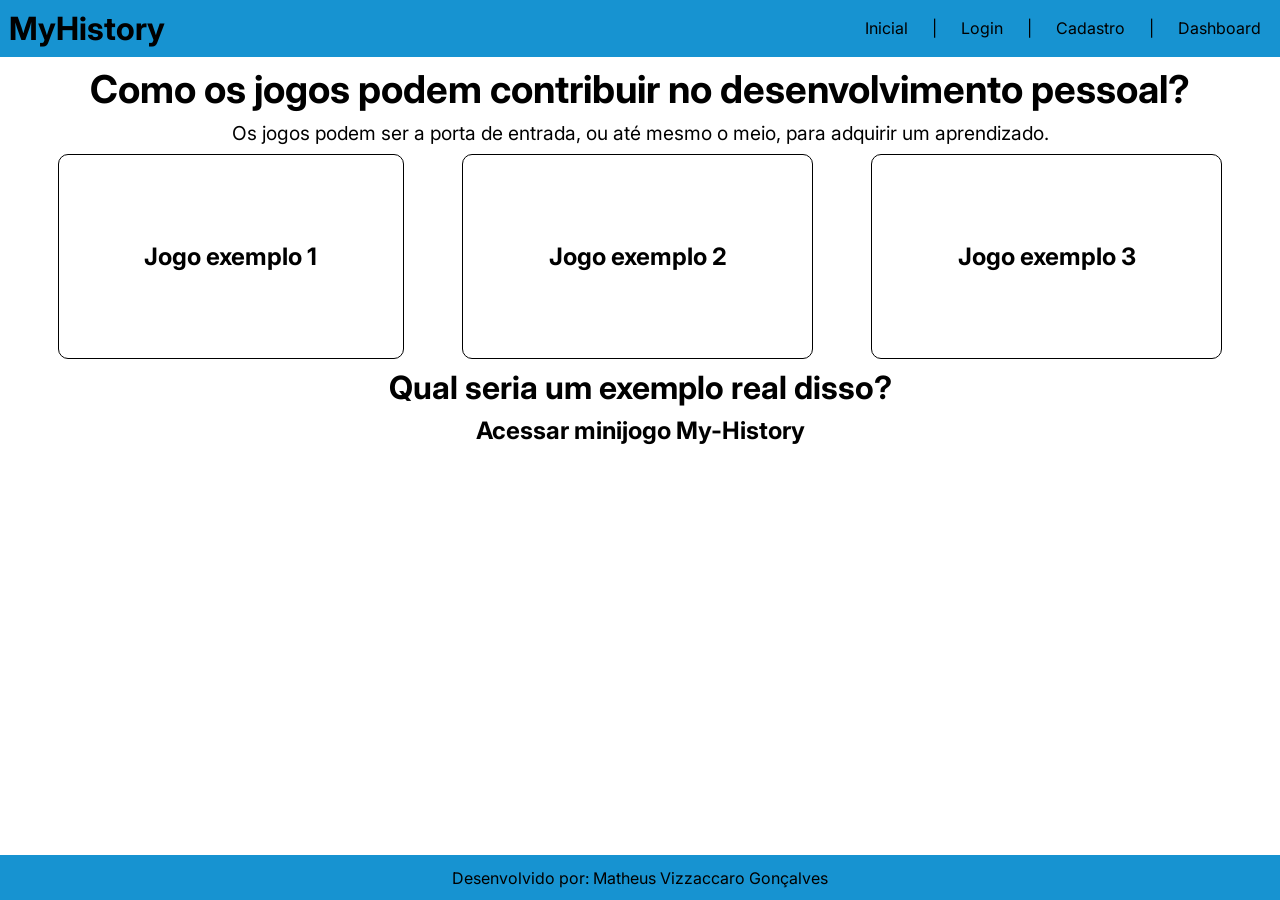
==== public/index.html @ b484ac21 "Feat: adicionado sistema de checagem de senha com items não explicados em sala de aula" ====
<!DOCTYPE html>
<html lang="en">
<head>
    <meta charset="UTF-8">
    <meta name="viewport" content="width=device-width, initial-scale=1.0">
    <title>MyHistory</title>
    <link rel="stylesheet" href="css/style.css">
    <link rel="stylesheet" href="css/index.css">
    <link rel="stylesheet" href="https://fonts.googleapis.com/css2?family=Inter:wght@400;500;700&display=swap">
</head>
<body>
    <div class="header">
            <div class="logo-text">
                <h1>MyHistory</h1>
                <img src="" alt="">
            </div>
            <div class="div-navbar">
                <li class="navbar">
                    <a href="#">Inicial</a>
                    <a>|</a>
                    <a href="login.html">Login</a>
                    <a>|</a>
                    <a href="cadastro.html">Cadastro</a>
                    <a>|</a>
                    <a href="dashboard.html">Dashboard</a>
                </li>
            </div>
    </div>
    <div class="content">
        <div class="initial-content">
            <div class="initial-text">
                <h1>Como os jogos podem contribuir no desenvolvimento pessoal?</h1>
                <p>Os jogos podem ser a porta de entrada, ou até mesmo o meio, para adquirir um aprendizado.</p>
            </div>
            <div class="games-examples">
                <div class="box example-game-1">
                    <h2>Jogo exemplo 1</h2>
                </div>
                <div class="box example-game-2">
                    <h2>Jogo exemplo 2</h2>
                </div>
                <div class="box example-game-3">
                    <h2>Jogo exemplo 3</h2>
                </div>
            </div>
        </div>
        <div class="myhistory-game">
            <div class="game-text">
                <h1>Qual seria um exemplo real disso?</h1>
                <h2><a href="minigame.html">Acessar minijogo My-History</a></h2>
            </div>
        </div>
    </div>
    <div class="footer">
        <p>Desenvolvido por: <a href="https://github.com/MatheusVizzaccaro">Matheus Vizzaccaro Gonçalves</a></p>
    </div>
</body>
</html>
---- public/css/style.css ----
* {
    margin: 0;
    padding: 0;
}

h1, h2, h3 {
  font-family: 'Inter', serif;
}

body, p, li, a {
  font-family: 'Inter', sans-serif;
}

.header {
    display: flex;
    justify-content: space-between;
    padding: 0.7%;
    background-color: #1793d1;
}

.logo-text {
    display: flex;
    justify-content: center;
    align-items: center;
}

.div-navbar {
    display: flex;
    align-items: center;
}

.navbar a {
    text-decoration: none;
    color: black;   
    justify-content: space-around;
    padding-left: 10px;
    padding-right: 10px;
}

.div-navbar li{
    list-style-type: none;
}

.content {
    margin-top: 0.7%;
}

.footer {
    position: fixed;
    bottom: 0;
    background-color: #1793d1;
    height: 5vh;
    width: 100%;
    text-align: center;
    display: flex;
    align-items: center;
    justify-content: center;
}

.footer a {
    text-decoration: none;
    color: black;   
}
---- public/css/index.css ----
.initial-text h1, .initial-text p{
    margin-top: 0.7%;
    margin-bottom: 0.7%;
}

.initial-text {
    font-size: larger;
}

.initial-content {
    text-align: center;
}

.games-examples {
    display: flex;
    align-items: center;
    justify-content: space-evenly;
}

.box {
    border: 1px solid black;
    padding: 6.7%;
    border-radius: 10px;
}

.game-text {
    text-align: center;
}

.myhistory-game h1, h2{
    margin-top: 0.7%;
    margin-bottom: 0.7%;
}

.myhistory-game a {
    text-decoration: none;
    color: black;   
}
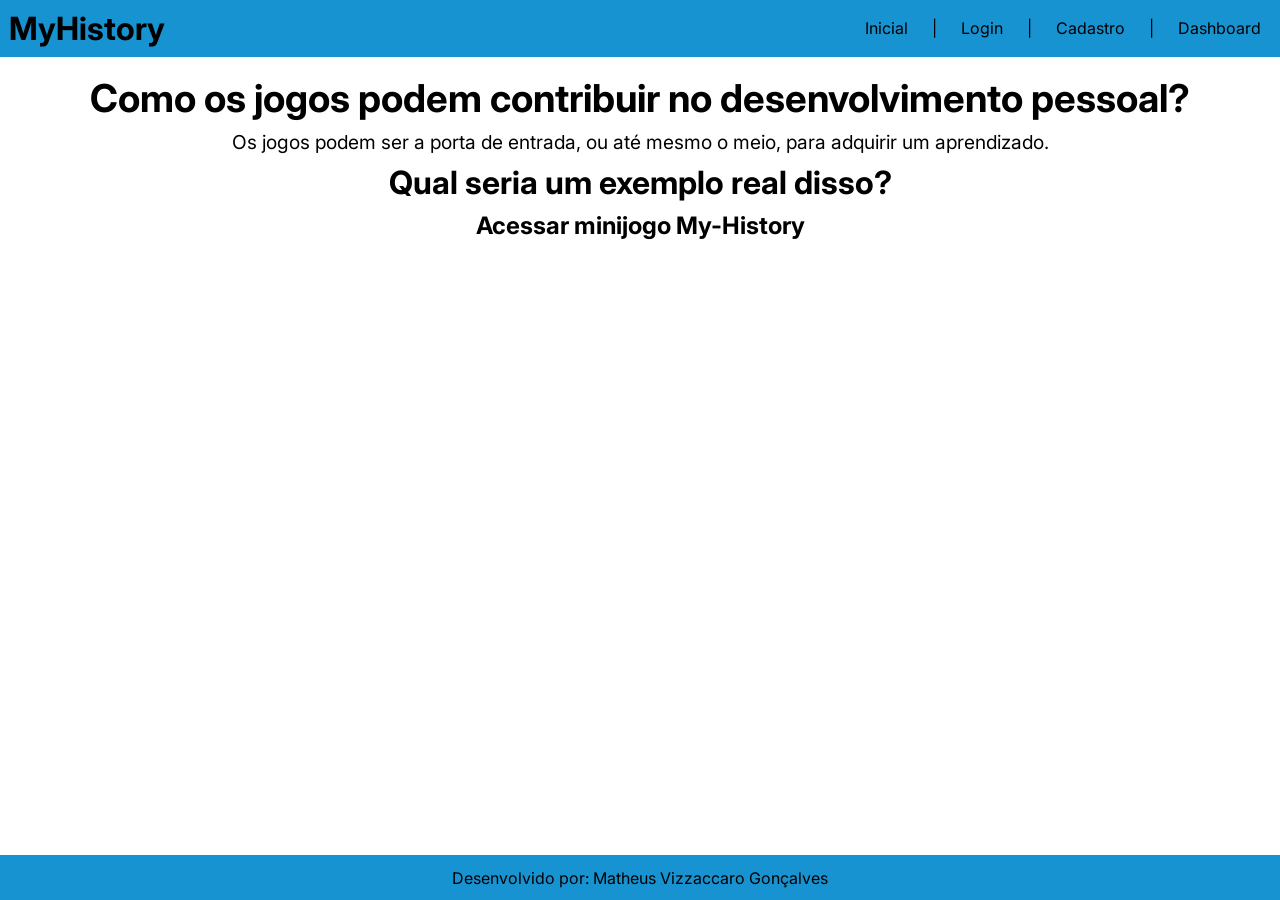
==== commit f14b37e8: "feat: dashboard estático" ====
--- a/public/index.html
+++ b/public/index.html
@@ -20,7 +20,7 @@
                     <a>|</a>
                     <a href="login.html">Login</a>
                     <a>|</a>
-                    <a href="cadastro.html">Cadastro</a>
+                    <a href="signup.html">Cadastro</a>
                     <a>|</a>
                     <a href="dashboard.html">Dashboard</a>
                 </li>
@@ -28,11 +28,18 @@
     </div>
     <div class="content">
         <div class="initial-content">
+            <div class="background-image"></div>
             <div class="initial-text">
                 <h1>Como os jogos podem contribuir no desenvolvimento pessoal?</h1>
                 <p>Os jogos podem ser a porta de entrada, ou até mesmo o meio, para adquirir um aprendizado.</p>
             </div>
-            <div class="games-examples">
+            <div class="myhistory-game">
+                <div class="game-text">
+                    <h1>Qual seria um exemplo real disso?</h1>
+                    <h2><a href="minigame.html">Acessar minijogo My-History</a></h2>
+                </div>
+            </div>
+            <!-- <div class="games-examples">
                 <div class="box example-game-1">
                     <h2>Jogo exemplo 1</h2>
                 </div>
@@ -42,13 +49,7 @@
                 <div class="box example-game-3">
                     <h2>Jogo exemplo 3</h2>
                 </div>
-            </div>
-        </div>
-        <div class="myhistory-game">
-            <div class="game-text">
-                <h1>Qual seria um exemplo real disso?</h1>
-                <h2><a href="minigame.html">Acessar minijogo My-History</a></h2>
-            </div>
+            </div> -->
         </div>
     </div>
     <div class="footer">
--- a/public/css/style.css
+++ b/public/css/style.css
@@ -1,6 +1,12 @@
 * {
     margin: 0;
     padding: 0;
+}
+
+body {
+    min-height: 100vh;
+    display: flex;
+    flex-direction: column;
 }
 
 h1, h2, h3 {
@@ -42,12 +48,11 @@
 }
 
 .content {
+    flex: 1;
     margin-top: 0.7%;
 }
 
 .footer {
-    position: fixed;
-    bottom: 0;
     background-color: #1793d1;
     height: 5vh;
     width: 100%;
@@ -55,6 +60,7 @@
     display: flex;
     align-items: center;
     justify-content: center;
+    margin-top: auto;
 }
 
 .footer a {
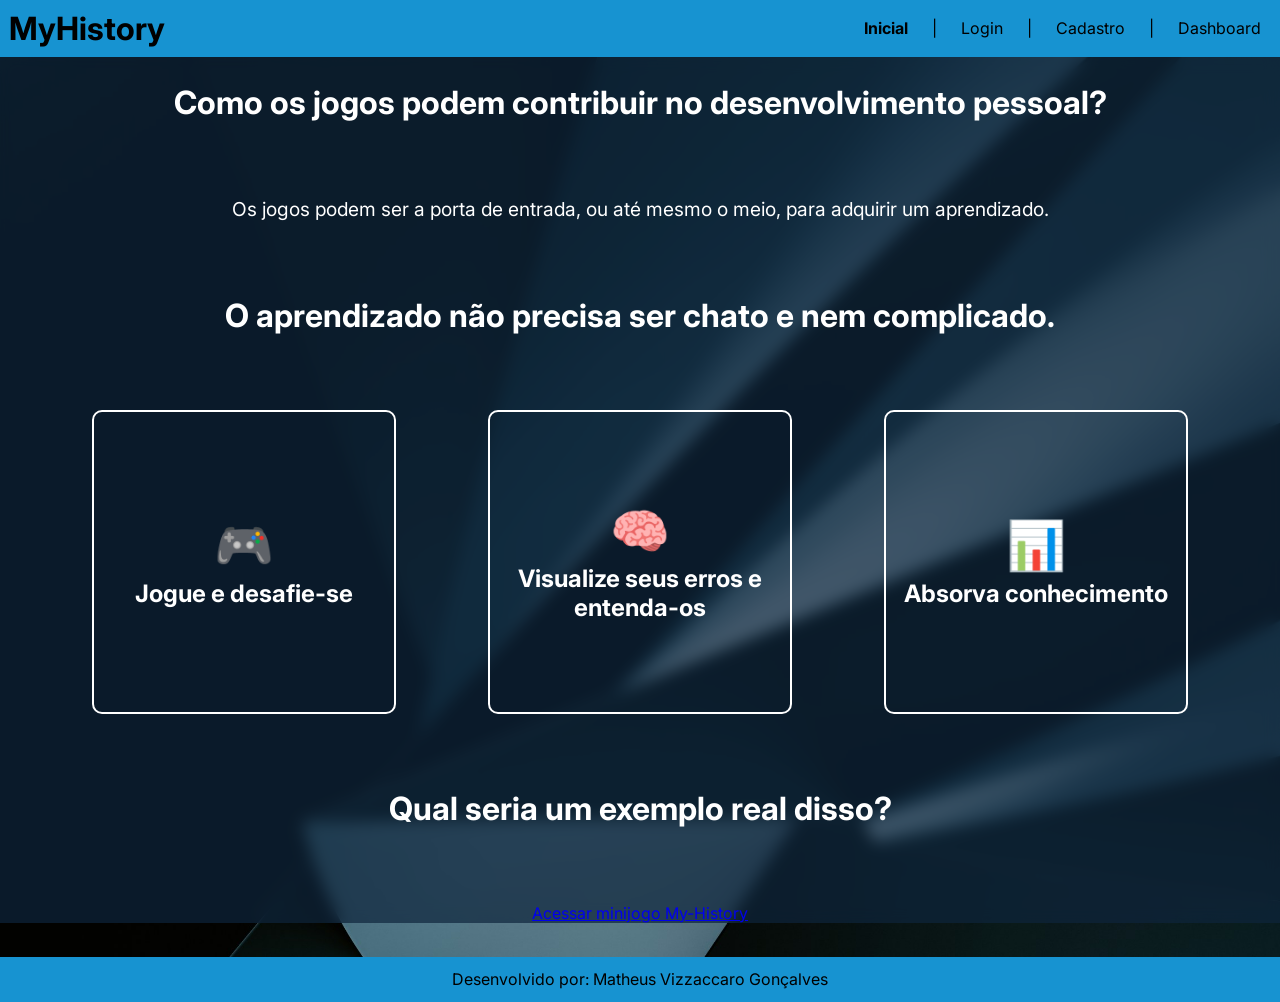
==== commit 5fd1875a: "Feat + Bugfix: Home atualizada e sistema de validação com session storage foi corrijido" ====
--- a/public/index.html
+++ b/public/index.html
@@ -16,40 +16,41 @@
             </div>
             <div class="div-navbar">
                 <li class="navbar">
-                    <a href="#">Inicial</a>
+                    <a href="#"><b>Inicial</b></a>
                     <a>|</a>
-                    <a href="login.html">Login</a>
+                    <a href="../auth/login.html">Login</a>
                     <a>|</a>
-                    <a href="signup.html">Cadastro</a>
+                    <a href="../auth/signup.html">Cadastro</a>
                     <a>|</a>
-                    <a href="dashboard.html">Dashboard</a>
+                    <a href="../dashboard/dashboard.html">Dashboard</a>
                 </li>
             </div>
     </div>
     <div class="content">
         <div class="initial-content">
-            <div class="background-image"></div>
-            <div class="initial-text">
-                <h1>Como os jogos podem contribuir no desenvolvimento pessoal?</h1>
-                <p>Os jogos podem ser a porta de entrada, ou até mesmo o meio, para adquirir um aprendizado.</p>
-            </div>
-            <div class="myhistory-game">
-                <div class="game-text">
+            <div class="background-image">
+                <div class="initial-text">
+                    <h1>Como os jogos podem contribuir no desenvolvimento pessoal?</h1>
+                    <p>Os jogos podem ser a porta de entrada, ou até mesmo o meio, para adquirir um aprendizado.</p>
+                    <h1>O aprendizado não precisa ser chato e nem complicado.</h1>
+                    <div class="games-examples">
+                        <div class="box example-game-1">
+                            <h2 class="box-icon">🎮</h2>
+                            <h2>Jogue e desafie-se</h2>
+                        </div>
+                        <div class="box example-game-2">
+                            <h2 class="box-icon">🧠</h2>
+                            <h2>Visualize seus erros e entenda-os</h2>
+                        </div>
+                        <div class="box example-game-3">
+                            <h2 class="box-icon">📊</h2>
+                            <h2>Absorva conhecimento</h2>
+                        </div>
+                    </div>
                     <h1>Qual seria um exemplo real disso?</h1>
-                    <h2><a href="minigame.html">Acessar minijogo My-History</a></h2>
+                    <a href="minigame/minigame.html">Acessar minijogo My-History</a>
                 </div>
             </div>
-            <!-- <div class="games-examples">
-                <div class="box example-game-1">
-                    <h2>Jogo exemplo 1</h2>
-                </div>
-                <div class="box example-game-2">
-                    <h2>Jogo exemplo 2</h2>
-                </div>
-                <div class="box example-game-3">
-                    <h2>Jogo exemplo 3</h2>
-                </div>
-            </div> -->
         </div>
     </div>
     <div class="footer">
--- a/public/css/style.css
+++ b/public/css/style.css
@@ -49,7 +49,6 @@
 
 .content {
     flex: 1;
-    margin-top: 0.7%;
 }
 
 .footer {
--- a/public/css/index.css
+++ b/public/css/index.css
@@ -1,15 +1,37 @@
-.initial-text h1, .initial-text p{
-    margin-top: 0.7%;
-    margin-bottom: 0.7%;
+.background-image {
+    width: 100%;
+    height: 110%;
+    display: flex;
+    background-color: rgba(15, 37, 60, 0.7);
+
+    backdrop-filter: blur(8px);
+    -webkit-backdrop-filter: blur(8px);
+}   
+
+.initial-content {
+    background-image: url(../assets/img/background-image.jpg);
+    height: 100%;
+    background-position: center;
+    background-repeat: no-repeat;
+    background-size: cover;
+
+    min-height: 100vh;
+    text-align: center;
 }
 
 .initial-text {
+    display: flex;
+    flex-direction: column;
+    gap: 75px;
+    width: 100%;
+    color: white;
+    padding-top: 2.0%;
+}
+
+.initial-text p {
     font-size: larger;
 }
 
-.initial-content {
-    text-align: center;
-}
 
 .games-examples {
     display: flex;
@@ -18,9 +40,19 @@
 }
 
 .box {
-    border: 1px solid black;
-    padding: 6.7%;
+    display: flex;
+    flex-direction: column;
+    width: 300px;
+    height: 300px;
+    border: 2px solid white;
     border-radius: 10px;
+    justify-content: center;
+    align-items: center;
+    text-align: center;
+}
+
+.box-icon {
+    font-size: 36pt;
 }
 
 .game-text {
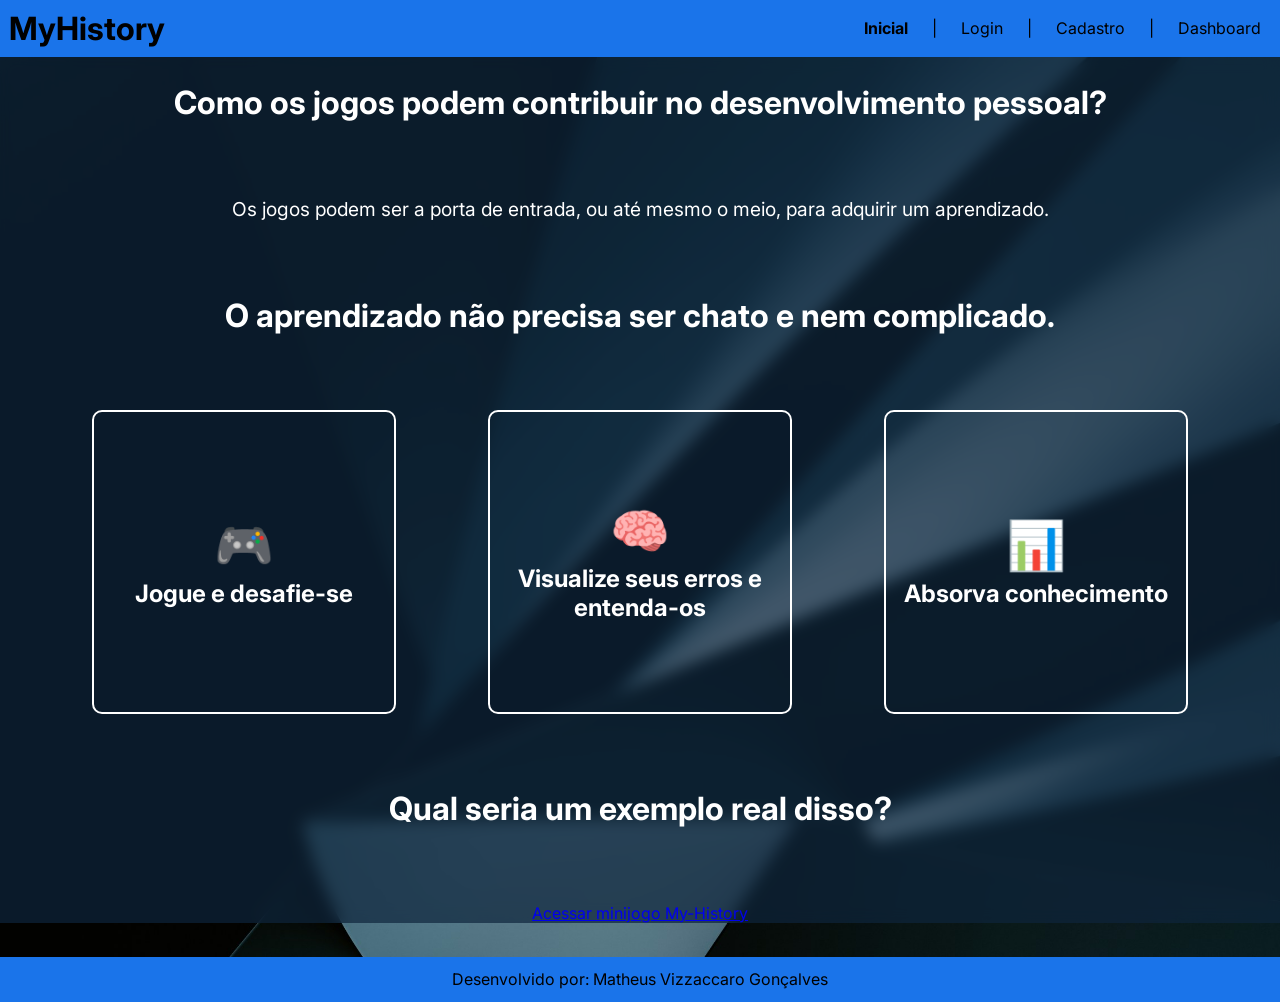
==== commit 8f9d3ee2: "Feat: seleção de personagem criada + inserção no banco" ====
--- a/public/index.html
+++ b/public/index.html
@@ -48,7 +48,7 @@
                         </div>
                     </div>
                     <h1>Qual seria um exemplo real disso?</h1>
-                    <a href="minigame/minigame.html">Acessar minijogo My-History</a>
+                    <a href="minigame/character-selection/character.html">Acessar minijogo My-History</a>
                 </div>
             </div>
         </div>
--- a/public/css/style.css
+++ b/public/css/style.css
@@ -21,7 +21,7 @@
     display: flex;
     justify-content: space-between;
     padding: 0.7%;
-    background-color: #1793d1;
+    background-color: #1a74ea;
 }
 
 .logo-text {
@@ -48,11 +48,12 @@
 }
 
 .content {
+    height: 641.4px;
     flex: 1;
 }
 
 .footer {
-    background-color: #1793d1;
+    background-color: #1a74ea;
     height: 5vh;
     width: 100%;
     text-align: center;
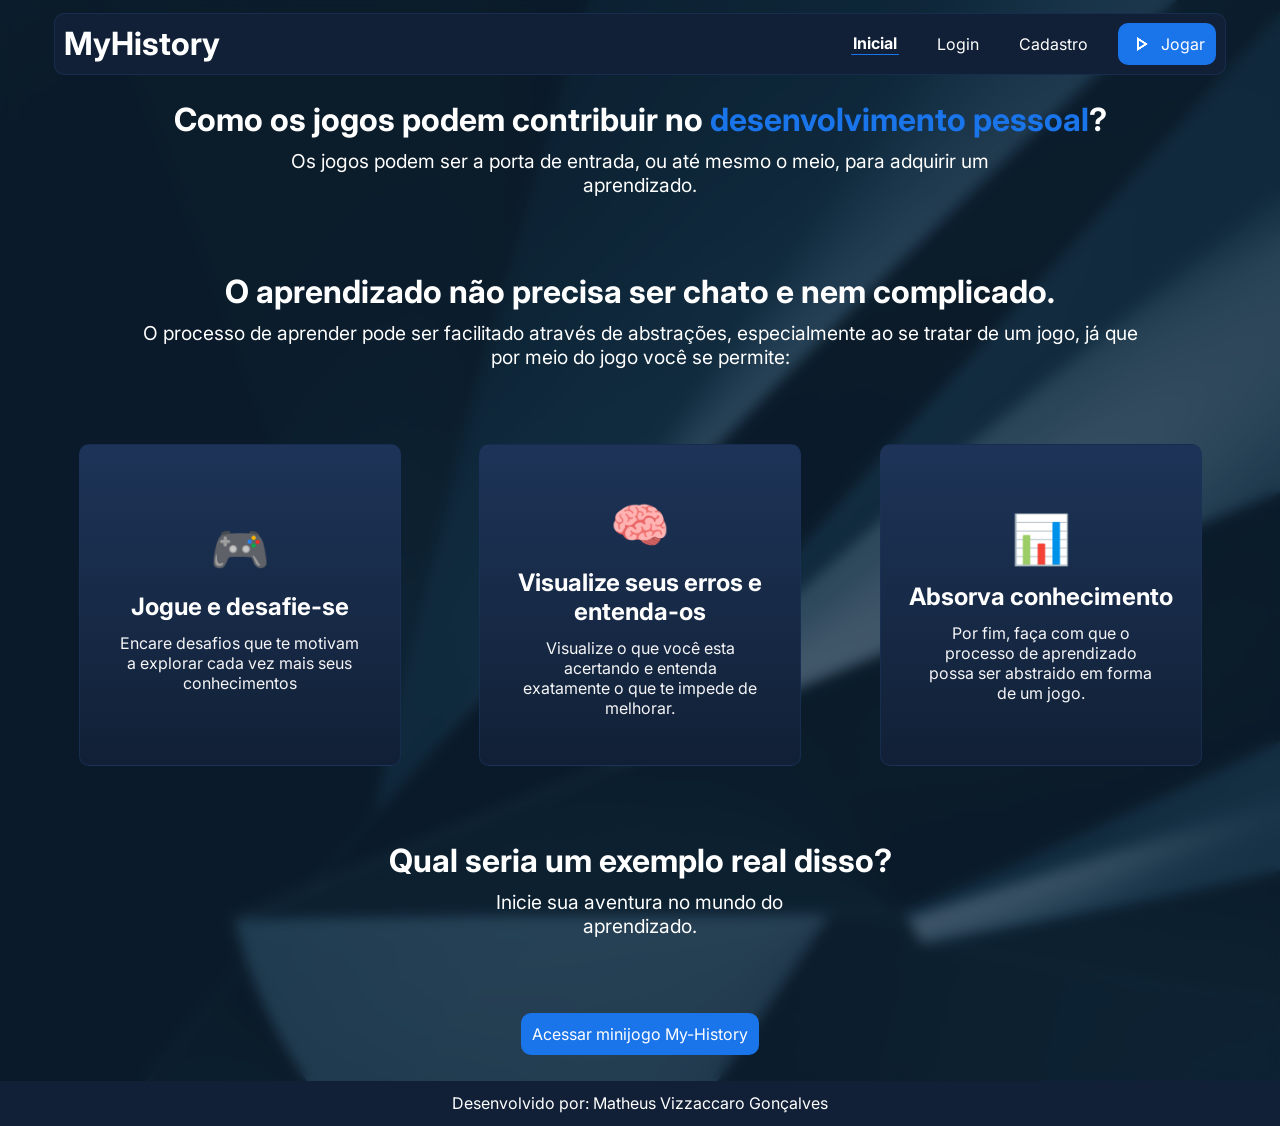
==== commit 14a2f930: "Refatoramento: Todo o front-end foi reconstruido e adaptado para todas as páginas" ====
--- a/public/index.html
+++ b/public/index.html
@@ -1,5 +1,6 @@
 <!DOCTYPE html>
 <html lang="en">
+
 <head>
     <meta charset="UTF-8">
     <meta name="viewport" content="width=device-width, initial-scale=1.0">
@@ -8,47 +9,61 @@
     <link rel="stylesheet" href="css/index.css">
     <link rel="stylesheet" href="https://fonts.googleapis.com/css2?family=Inter:wght@400;500;700&display=swap">
 </head>
+
 <body>
-    <div class="header">
-            <div class="logo-text">
-                <h1>MyHistory</h1>
-                <img src="" alt="">
-            </div>
-            <div class="div-navbar">
-                <li class="navbar">
-                    <a href="#"><b>Inicial</b></a>
-                    <a>|</a>
-                    <a href="../auth/login.html">Login</a>
-                    <a>|</a>
-                    <a href="../auth/signup.html">Cadastro</a>
-                    <a>|</a>
-                    <a href="../dashboard/dashboard.html">Dashboard</a>
-                </li>
-            </div>
-    </div>
-    <div class="content">
-        <div class="initial-content">
-            <div class="background-image">
-                <div class="initial-text">
-                    <h1>Como os jogos podem contribuir no desenvolvimento pessoal?</h1>
-                    <p>Os jogos podem ser a porta de entrada, ou até mesmo o meio, para adquirir um aprendizado.</p>
-                    <h1>O aprendizado não precisa ser chato e nem complicado.</h1>
-                    <div class="games-examples">
-                        <div class="box example-game-1">
-                            <h2 class="box-icon">🎮</h2>
-                            <h2>Jogue e desafie-se</h2>
+    <div class="background-image">
+        <div class="content">
+            <div class="initial-content glass-efect">
+                <div class="header">
+                    <div class="logo-text">
+                        <h1>MyHistory</h1>
+                        <img src="" alt="">
+                    </div>
+                    <div class="div-navbar">
+                        <li class="navbar">
+                            <div class="navbar-selected">
+                                <a href="#"><b>Inicial</b></a>
+                                <div class="selected-line"></div>
+                            </div>
+                                <a href="../auth/login.html">Login</a>
+                                <a href="../auth/signup.html">Cadastro</a>  
+                                <a href="#game-section" class="minigame-button"><img src="assets/icon/play_arrow.png">Jogar</a>
+                        </li>
+                    </div>
+                </div>
+                <div class="page-content">
+                    <div class="initial-text">
+                        <div class="initial-h1">
+                            <h1>Como os jogos podem contribuir no <span class="text-blue">desenvolvimento pessoal</span>?</h1>
+                            <p>Os jogos podem ser a porta de entrada, ou até mesmo o meio, para adquirir um aprendizado.</p>
                         </div>
-                        <div class="box example-game-2">
-                            <h2 class="box-icon">🧠</h2>
-                            <h2>Visualize seus erros e entenda-os</h2>
+                        <div class="initial-h1">
+                            <h1>O aprendizado não precisa ser chato e nem complicado.</h1>
+                            <p>O processo de aprender pode ser facilitado através de abstrações, especialmente ao se tratar de um jogo, já que por meio do jogo você se permite:</p>
                         </div>
-                        <div class="box example-game-3">
-                            <h2 class="box-icon">📊</h2>
-                            <h2>Absorva conhecimento</h2>
+                        <div class="games-examples">
+                            <div class="box example-game-1">
+                                <h2 class="box-icon">🎮</h2>    
+                                <h2>Jogue e desafie-se</h2>
+                                <p>Encare desafios que te motivam a explorar cada vez mais seus conhecimentos</p>
+                            </div>
+                            <div class="box example-game-2">
+                                <h2 class="box-icon">🧠</h2>
+                                <h2>Visualize seus erros e entenda-os</h2>
+                                <p>Visualize o que você esta acertando e entenda exatamente o que te impede de melhorar.</p>
+                            </div>
+                            <div class="box example-game-3">
+                                <h2 class="box-icon">📊</h2>
+                                <h2>Absorva conhecimento</h2>
+                                <p>Por fim, faça com que o processo de aprendizado possa ser abstraido em forma de um jogo.</p>
+                            </div>
                         </div>
+                        <div class="initial-h1">
+                            <h1>Qual seria um exemplo real disso?</h1>
+                            <p>Inicie sua aventura no mundo do aprendizado.</p>
+                        </div>
+                        <a href="minigame/character-selection/character.html" id="game-section" class="minigame-button">Acessar minijogo My-History</a>
                     </div>
-                    <h1>Qual seria um exemplo real disso?</h1>
-                    <a href="minigame/character-selection/character.html">Acessar minijogo My-History</a>
                 </div>
             </div>
         </div>
@@ -57,4 +72,5 @@
         <p>Desenvolvido por: <a href="https://github.com/MatheusVizzaccaro">Matheus Vizzaccaro Gonçalves</a></p>
     </div>
 </body>
+
 </html>
--- a/public/css/style.css
+++ b/public/css/style.css
@@ -1,3 +1,7 @@
+html {
+  scroll-behavior: smooth;
+}
+
 * {
     margin: 0;
     padding: 0;
@@ -7,6 +11,8 @@
     min-height: 100vh;
     display: flex;
     flex-direction: column;
+    justify-content: center;
+    align-items: center;
 }
 
 h1, h2, h3 {
@@ -17,11 +23,16 @@
   font-family: 'Inter', sans-serif;
 }
 
-.header {
+.header {  
+    width: 90%;
     display: flex;
     justify-content: space-between;
     padding: 0.7%;
-    background-color: #1a74ea;
+    margin-top: 1%;
+    background-color: #112036;
+    border-radius: 10px;
+    border: 1px, solid, #1b3358b1;
+    color: white;
 }
 
 .logo-text {
@@ -33,11 +44,38 @@
 .div-navbar {
     display: flex;
     align-items: center;
+    flex-direction: row;
+}
+
+
+.navbar {
+    display: flex;
+    justify-content: center;
+    text-align: center;
+    align-items: center;
+    flex-direction: row;
+    gap: 20px;
+}
+
+.navbar-selected {
+    display: flex;
+    justify-content: center;
+    text-align: center;
+    align-items: center;
+    flex-direction: column;
+    gap: 1px;
+}
+
+.selected-line {
+    background-color: #1a74ea;
+    height: 1.5px;
+    width: 75%;
+    border-radius: 10px;
 }
 
 .navbar a {
     text-decoration: none;
-    color: black;   
+    color: white;   
     justify-content: space-around;
     padding-left: 10px;
     padding-right: 10px;
@@ -48,12 +86,65 @@
 }
 
 .content {
-    height: 641.4px;
+    height: 100%;
+    width: 100%;
     flex: 1;
 }
 
+.background-image {
+    background-image: url(../assets/img/background-image.jpg);
+    height: 100%;
+    background-position: center;
+    background-repeat: no-repeat;
+    background-size: cover;
+
+    width: 100%;
+    display: flex;
+}   
+
+.initial-content {
+    display: flex;
+    flex-direction: column;
+    min-height: 100vh;
+    text-align: center;
+    align-items: center;
+}
+
+.glass-efect {
+    background-color: rgba(15, 37, 60, 0.7);
+    backdrop-filter: blur(6.5px);
+    -webkit-backdrop-filter: blur(6.5px);
+}
+
+.page-content {
+    display: flex;
+    flex-direction: column;
+    justify-content: center;
+    align-items: center;
+    width: 100%;
+    flex: 1;
+    padding-top: 2.0%;
+    padding-bottom: 2.0%;
+    color: white;
+}
+
+.minigame-button {
+    display: flex;
+    justify-content: center;
+    align-items: center;
+    gap: 8px;
+    height: 20px;
+    width: fit-content;
+    background-color: #1a74ea;
+    border: 1px, solid, #1a74eab1;
+    text-decoration: none;
+    color: white;
+    padding: 10px;
+    border-radius: 10px;
+}
+
 .footer {
-    background-color: #1a74ea;
+    background-color: #112036;
     height: 5vh;
     width: 100%;
     text-align: center;
@@ -61,9 +152,10 @@
     align-items: center;
     justify-content: center;
     margin-top: auto;
+    color: white;   
 }
 
 .footer a {
     text-decoration: none;
-    color: black;   
+    color: white;   
 }
--- a/public/css/index.css
+++ b/public/css/index.css
@@ -1,42 +1,36 @@
-.background-image {
-    width: 100%;
-    height: 110%;
-    display: flex;
-    background-color: rgba(15, 37, 60, 0.7);
-
-    backdrop-filter: blur(8px);
-    -webkit-backdrop-filter: blur(8px);
-}   
-
-.initial-content {
-    background-image: url(../assets/img/background-image.jpg);
-    height: 100%;
-    background-position: center;
-    background-repeat: no-repeat;
-    background-size: cover;
-
-    min-height: 100vh;
-    text-align: center;
-}
-
 .initial-text {
     display: flex;
+    justify-content: center;
+    align-items: center;
+    text-align: center;
     flex-direction: column;
     gap: 75px;
     width: 100%;
     color: white;
-    padding-top: 2.0%;
+}
+
+.initial-h1 {
+    display: flex;
+    justify-content: center;
+    align-items: center;
+    text-align: center;
+    flex-direction: column;
+    gap: 10px;
 }
 
 .initial-text p {
+    text-align: center;
     font-size: larger;
+    width: 80%;
 }
 
 
 .games-examples {
     display: flex;
     align-items: center;
+    flex-direction: row;
     justify-content: space-evenly;
+    width: 100%;
 }
 
 .box {
@@ -44,11 +38,32 @@
     flex-direction: column;
     width: 300px;
     height: 300px;
-    border: 2px solid white;
     border-radius: 10px;
     justify-content: center;
     align-items: center;
     text-align: center;
+    border: 1px, solid, #1b3358b1;
+    padding: 10px;
+}
+
+.box p {
+    color: #f5f5f7;
+    font-size: medium;
+}
+
+.example-game-1 {
+    background-image: linear-gradient(to bottom, #1d3458, #112036);
+    gap: 10px;
+}
+
+.example-game-2 {
+    background-image: linear-gradient(to bottom, #1d3458, #112036);
+    gap: 10px;
+}
+
+.example-game-3 {
+    background-image: linear-gradient(to bottom, #1d3458, #112036);
+    gap: 10px;
 }
 
 .box-icon {
@@ -67,4 +82,8 @@
 .myhistory-game a {
     text-decoration: none;
     color: black;   
-}+}
+
+.text-blue {
+    color: #1a74ea;
+}
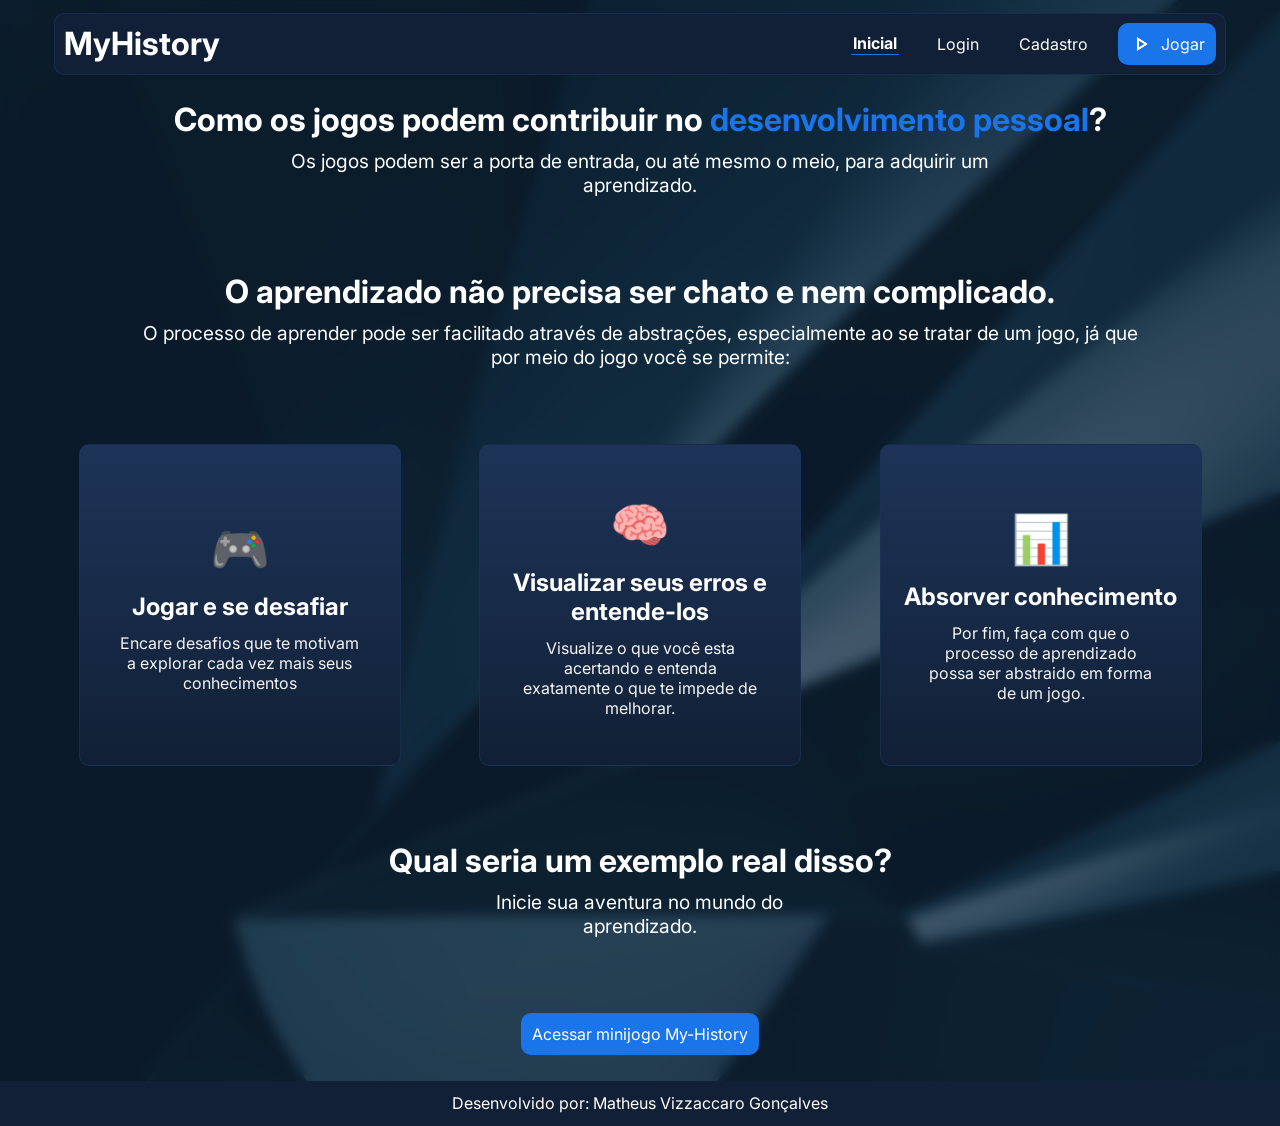
==== commit 7cc63233: "Feat: formulário inserindo dados no banco. Fix: CSS com bordas incorretas em algumas págs" ====
--- a/public/index.html
+++ b/public/index.html
@@ -44,17 +44,17 @@
                         <div class="games-examples">
                             <div class="box example-game-1">
                                 <h2 class="box-icon">🎮</h2>    
-                                <h2>Jogue e desafie-se</h2>
+                                <h2>Jogar e se desafiar</h2>
                                 <p>Encare desafios que te motivam a explorar cada vez mais seus conhecimentos</p>
                             </div>
                             <div class="box example-game-2">
                                 <h2 class="box-icon">🧠</h2>
-                                <h2>Visualize seus erros e entenda-os</h2>
+                                <h2>Visualizar seus erros e entende-los</h2>
                                 <p>Visualize o que você esta acertando e entenda exatamente o que te impede de melhorar.</p>
                             </div>
                             <div class="box example-game-3">
                                 <h2 class="box-icon">📊</h2>
-                                <h2>Absorva conhecimento</h2>
+                                <h2>Absorver conhecimento</h2>
                                 <p>Por fim, faça com que o processo de aprendizado possa ser abstraido em forma de um jogo.</p>
                             </div>
                         </div>
--- a/public/css/style.css
+++ b/public/css/style.css
@@ -23,6 +23,10 @@
   font-family: 'Inter', sans-serif;
 }
 
+button:enabled {
+    cursor: pointer;
+}
+
 .header {  
     width: 90%;
     display: flex;
@@ -31,7 +35,7 @@
     margin-top: 1%;
     background-color: #112036;
     border-radius: 10px;
-    border: 1px, solid, #1b3358b1;
+    border: 1px solid #1b3358b1;
     color: white;
 }
 
@@ -136,7 +140,7 @@
     height: 20px;
     width: fit-content;
     background-color: #1a74ea;
-    border: 1px, solid, #1a74eab1;
+    border: 1px solid #1b75eab1;
     text-decoration: none;
     color: white;
     padding: 10px;
--- a/public/css/index.css
+++ b/public/css/index.css
@@ -42,7 +42,7 @@
     justify-content: center;
     align-items: center;
     text-align: center;
-    border: 1px, solid, #1b3358b1;
+    border: 1px solid #1b3358b1;
     padding: 10px;
 }
 
